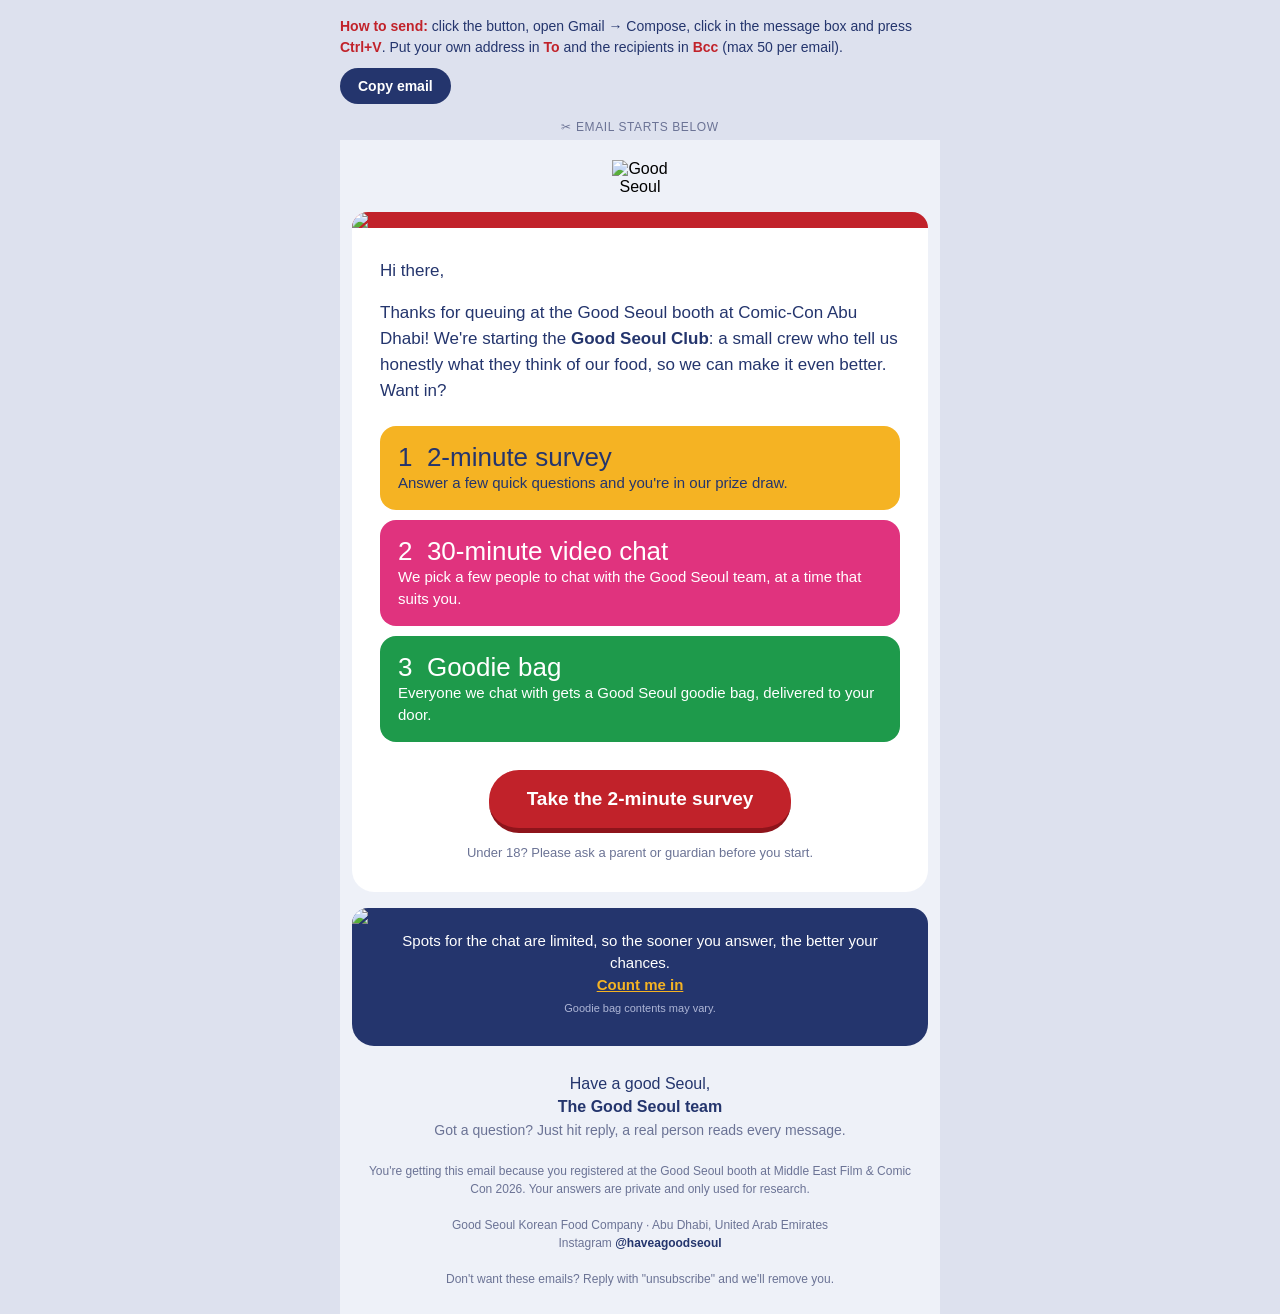
==== email.html @ 3a36ba99 "Add copy-paste version of email for manual Gmail sending Co-Authored-By: Claude Opus 5.5 (1M context" ====
<!DOCTYPE html>
<html lang="en">
<head>
<meta charset="UTF-8">
<meta name="viewport" content="width=device-width, initial-scale=1">
<meta name="robots" content="noindex, nofollow">
<title>Good Seoul email (copy for Gmail)</title>
<style>
  body { margin:0; padding:0; background:#DDE1EE; font-family:Arial, Helvetica, sans-serif; }
  .howto { max-width:600px; margin:0 auto; padding:16px; font-size:14px; line-height:21px; color:#24356D; }
  .howto b { color:#C1222A; }
  .howto button { background:#24356D; color:#fff; border:0; border-radius:20px; padding:10px 18px; font-weight:bold; cursor:pointer; font-size:14px; }
  .cut { max-width:600px; margin:0 auto 6px; padding:0 16px; font-size:12px; color:#6B7395; text-align:center; letter-spacing:.05em; }
</style>
</head>
<body>

<div class="howto">
  <b>How to send:</b> click the button, open Gmail &rarr; Compose, click in the message box and press <b>Ctrl+V</b>.
  Put your own address in <b>To</b> and the recipients in <b>Bcc</b> (max 50 per email).
  <div style="padding-top:10px;"><button type="button" id="copyBtn">Copy email</button> <span id="copied" style="padding-left:8px;"></span></div>
</div>
<div class="cut">&#9986; EMAIL STARTS BELOW</div>

<!-- ===================== EMAIL (copied into Gmail) ===================== -->
<div id="email">
<table role="presentation" width="100%" cellpadding="0" cellspacing="0" border="0" style="background:#EEF1F8; width:100%; max-width:600px; margin:0 auto;">
<tr><td align="center" style="padding:20px 12px 26px 12px;">

<table role="presentation" width="100%" cellpadding="0" cellspacing="0" border="0" style="width:100%; max-width:576px;">

  <tr>
    <td align="center" style="padding:0 0 16px 0;">
      <img src="https://mresal-max.github.io/good-seoul-club/assets/logo.png" width="56" alt="Good Seoul" style="display:block; width:56px; height:auto; border:0;">
    </td>
  </tr>

  <tr>
    <td style="background:#C1222A; border-radius:22px 22px 0 0; line-height:0; font-size:0;">
      <a href="https://mresal-max.github.io/good-seoul-club/?utm_source=email&amp;utm_medium=gmail_manual&amp;utm_campaign=gs_club_s2&amp;utm_content=hero" target="_blank"><img src="https://mresal-max.github.io/good-seoul-club/assets/hero.jpg" width="576" alt="Season 2. Starring you. You were at the Good Seoul booth at Comic-Con Abu Dhabi." style="display:block; width:100%; max-width:576px; height:auto; border:0; border-radius:22px 22px 0 0;"></a>
    </td>
  </tr>

  <tr>
    <td style="background:#FFFFFF; border-radius:0 0 22px 22px; padding:30px 28px 30px 28px; font-family:Arial, Helvetica, sans-serif; color:#24356D;">

      <p style="margin:0 0 16px 0; font-size:17px; line-height:26px;">Hi there,</p>
      <p style="margin:0 0 22px 0; font-size:17px; line-height:26px;">Thanks for queuing at the Good Seoul booth at Comic-Con Abu Dhabi! We're starting the <strong>Good Seoul Club</strong>: a small crew who tell us honestly what they think of our food, so we can make it even better. Want in?</p>

      <table role="presentation" width="100%" cellpadding="0" cellspacing="0" border="0">
        <tr><td style="background:#F5B323; border-radius:16px; padding:16px 18px; color:#24356D; font-family:Arial, Helvetica, sans-serif;">
          <span style="font-family:Impact, 'Arial Narrow', sans-serif; font-size:26px; line-height:30px;">1 &nbsp;2-minute survey</span><br>
          <span style="font-size:15px; line-height:22px;">Answer a few quick questions and you're in our prize draw.</span>
        </td></tr>
        <tr><td style="height:10px; line-height:10px; font-size:10px;">&nbsp;</td></tr>
        <tr><td style="background:#E0337E; border-radius:16px; padding:16px 18px; color:#FFFFFF; font-family:Arial, Helvetica, sans-serif;">
          <span style="font-family:Impact, 'Arial Narrow', sans-serif; font-size:26px; line-height:30px;">2 &nbsp;30-minute video chat</span><br>
          <span style="font-size:15px; line-height:22px;">We pick a few people to chat with the Good Seoul team, at a time that suits you.</span>
        </td></tr>
        <tr><td style="height:10px; line-height:10px; font-size:10px;">&nbsp;</td></tr>
        <tr><td style="background:#1E9A4B; border-radius:16px; padding:16px 18px; color:#FFFFFF; font-family:Arial, Helvetica, sans-serif;">
          <span style="font-family:Impact, 'Arial Narrow', sans-serif; font-size:26px; line-height:30px;">3 &nbsp;Goodie bag</span><br>
          <span style="font-size:15px; line-height:22px;">Everyone we chat with gets a Good Seoul goodie bag, delivered to your door.</span>
        </td></tr>
      </table>

      <table role="presentation" width="100%" cellpadding="0" cellspacing="0" border="0">
        <tr><td align="center" style="padding:28px 0 10px 0;">
          <a href="https://mresal-max.github.io/good-seoul-club/?utm_source=email&amp;utm_medium=gmail_manual&amp;utm_campaign=gs_club_s2&amp;utm_content=button" target="_blank" style="display:inline-block; background:#C1222A; color:#FFFFFF; font-family:Arial, Helvetica, sans-serif; font-size:19px; font-weight:bold; line-height:24px; padding:17px 38px; border-radius:30px; border-bottom:5px solid #8E141B; text-decoration:none;">Take the 2-minute survey</a>
        </td></tr>
        <tr><td align="center" style="font-family:Arial, Helvetica, sans-serif; font-size:13px; line-height:19px; color:#6B7395;">
          Under 18? Please ask a parent or guardian before you start.
        </td></tr>
      </table>

    </td>
  </tr>

  <tr><td style="height:16px; line-height:16px; font-size:16px;">&nbsp;</td></tr>

  <tr>
    <td style="background:#24356D; border-radius:22px 22px 0 0; line-height:0; font-size:0;">
      <a href="https://mresal-max.github.io/good-seoul-club/?utm_source=email&amp;utm_medium=gmail_manual&amp;utm_campaign=gs_club_s2&amp;utm_content=goodie_image" target="_blank"><img src="https://mresal-max.github.io/good-seoul-club/assets/goodie-bag.jpg" width="576" alt="Chat with us. Take these home: Good Seoul dumplings, fried chicken, corn dogs, topokki and rapokki." style="display:block; width:100%; max-width:576px; height:auto; border:0; border-radius:22px 22px 0 0;"></a>
    </td>
  </tr>
  <tr>
    <td align="center" style="background:#24356D; border-radius:0 0 22px 22px; padding:6px 28px 28px 28px; font-family:Arial, Helvetica, sans-serif; font-size:15px; line-height:22px; color:#FFFFFF;">
      Spots for the chat are limited, so the sooner you answer, the better your chances.<br>
      <a href="https://mresal-max.github.io/good-seoul-club/?utm_source=email&amp;utm_medium=gmail_manual&amp;utm_campaign=gs_club_s2&amp;utm_content=count_me_in" target="_blank" style="color:#F5B323; font-weight:bold; text-decoration:underline;">Count me in</a><br>
      <span style="font-size:11px; line-height:16px; color:#AEB6D6;">Goodie bag contents may vary.</span>
    </td>
  </tr>

  <tr>
    <td align="center" style="padding:26px 16px 4px 16px; font-family:Arial, Helvetica, sans-serif; font-size:16px; line-height:23px; color:#24356D;">
      Have a good Seoul,<br><strong>The Good Seoul team</strong><br>
      <span style="font-size:14px; color:#6B7395;">Got a question? Just hit reply, a real person reads every message.</span>
    </td>
  </tr>
  <tr>
    <td align="center" style="padding:16px 16px 0 16px; font-family:Arial, Helvetica, sans-serif; font-size:12px; line-height:18px; color:#6B7395;">
      You're getting this email because you registered at the Good Seoul booth at Middle East Film &amp; Comic Con 2026. Your answers are private and only used for research.<br><br>
      Good Seoul Korean Food Company &middot; Abu Dhabi, United Arab Emirates<br>
      Instagram <a href="https://instagram.com/haveagoodseoul" target="_blank" style="color:#24356D; font-weight:bold; text-decoration:none;">@haveagoodseoul</a><br><br>
      Don't want these emails? Reply with "unsubscribe" and we'll remove you.
    </td>
  </tr>

</table>
</td></tr>
</table>
</div>
<!-- ===================== END EMAIL ===================== -->

<script>
  document.getElementById("copyBtn").addEventListener("click", function () {
    var el = document.getElementById("email");
    var msg = document.getElementById("copied");
    try {
      var html = el.innerHTML;
      if (navigator.clipboard && window.ClipboardItem) {
        navigator.clipboard.write([new ClipboardItem({
          "text/html": new Blob([html], { type: "text/html" }),
          "text/plain": new Blob([el.innerText], { type: "text/plain" })
        })]).then(function () { msg.textContent = "Copied! Now paste in Gmail."; },
                  function () { fallback(); });
      } else { fallback(); }
    } catch (e) { fallback(); }
    function fallback() {
      var r = document.createRange(); r.selectNode(el);
      var s = window.getSelection(); s.removeAllRanges(); s.addRange(r);
      document.execCommand("copy"); s.removeAllRanges();
      msg.textContent = "Copied! Now paste in Gmail.";
    }
  });
</script>
</body>
</html>
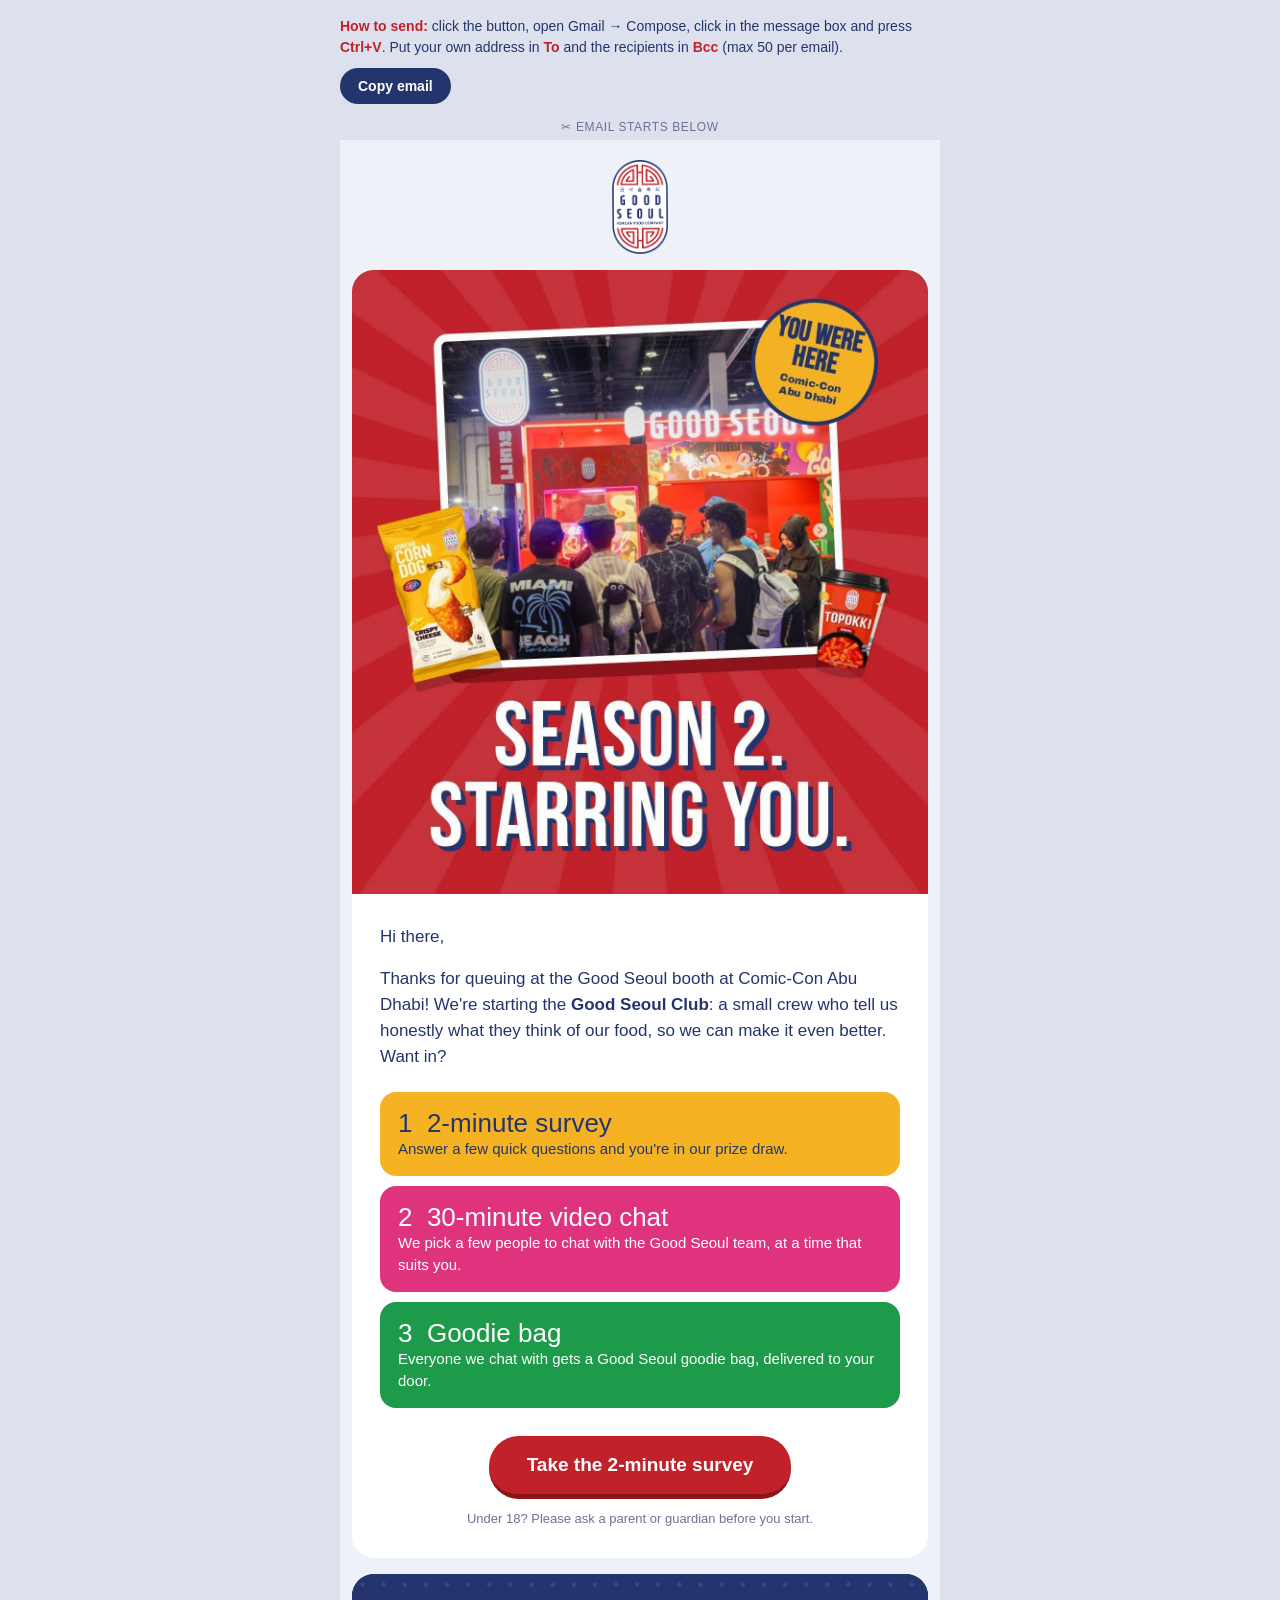
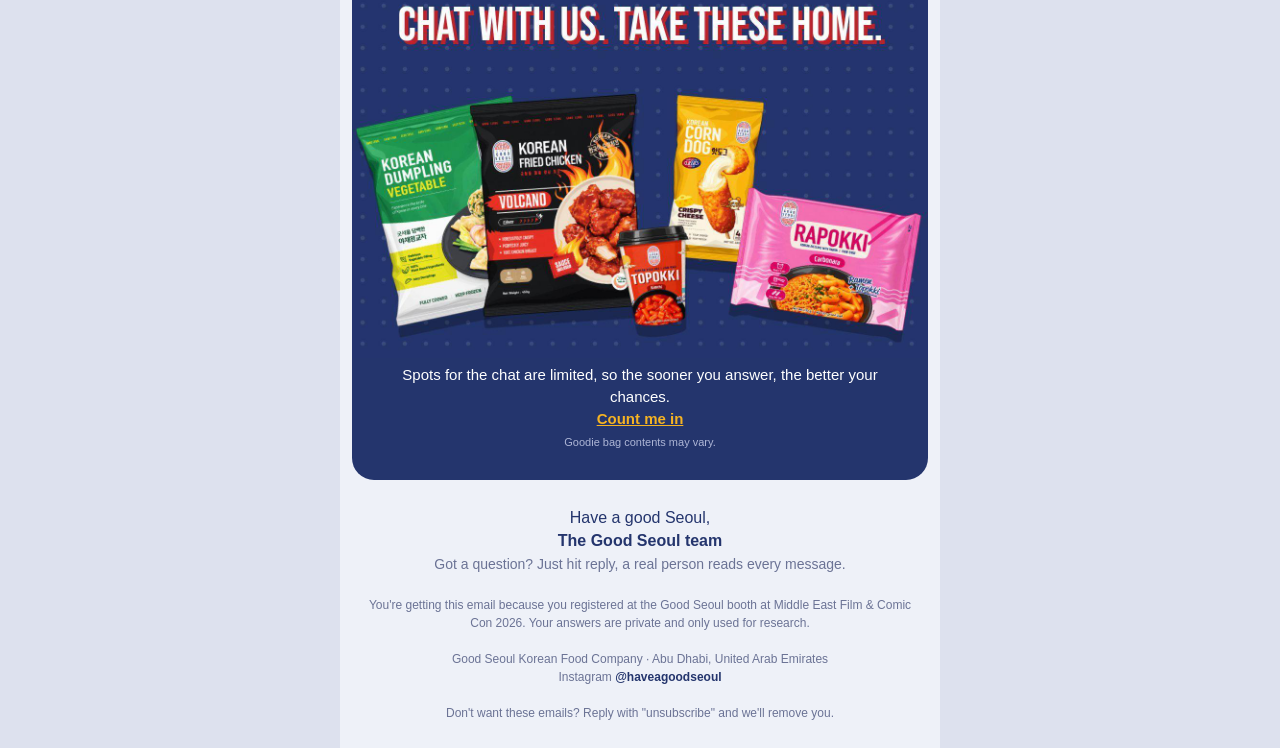
==== commit e33b8976: "Move to goodseoul.github.io Co-Authored-By: Claude Opus 5.5 (1M context) <noreply@anthropic.com>" ====
--- a/email.html
+++ b/email.html
@@ -31,13 +31,13 @@
 
   <tr>
     <td align="center" style="padding:0 0 16px 0;">
-      <img src="https://mresal-max.github.io/good-seoul-club/assets/logo.png" width="56" alt="Good Seoul" style="display:block; width:56px; height:auto; border:0;">
+      <img src="https://goodseoul.github.io/assets/logo.png" width="56" alt="Good Seoul" style="display:block; width:56px; height:auto; border:0;">
     </td>
   </tr>
 
   <tr>
     <td style="background:#C1222A; border-radius:22px 22px 0 0; line-height:0; font-size:0;">
-      <a href="https://mresal-max.github.io/good-seoul-club/?utm_source=email&amp;utm_medium=gmail_manual&amp;utm_campaign=gs_club_s2&amp;utm_content=hero" target="_blank"><img src="https://mresal-max.github.io/good-seoul-club/assets/hero.jpg" width="576" alt="Season 2. Starring you. You were at the Good Seoul booth at Comic-Con Abu Dhabi." style="display:block; width:100%; max-width:576px; height:auto; border:0; border-radius:22px 22px 0 0;"></a>
+      <a href="https://goodseoul.github.io/?utm_source=email&amp;utm_medium=gmail_manual&amp;utm_campaign=gs_club_s2&amp;utm_content=hero" target="_blank"><img src="https://goodseoul.github.io/assets/hero.jpg" width="576" alt="Season 2. Starring you. You were at the Good Seoul booth at Comic-Con Abu Dhabi." style="display:block; width:100%; max-width:576px; height:auto; border:0; border-radius:22px 22px 0 0;"></a>
     </td>
   </tr>
 
@@ -66,7 +66,7 @@
 
       <table role="presentation" width="100%" cellpadding="0" cellspacing="0" border="0">
         <tr><td align="center" style="padding:28px 0 10px 0;">
-          <a href="https://mresal-max.github.io/good-seoul-club/?utm_source=email&amp;utm_medium=gmail_manual&amp;utm_campaign=gs_club_s2&amp;utm_content=button" target="_blank" style="display:inline-block; background:#C1222A; color:#FFFFFF; font-family:Arial, Helvetica, sans-serif; font-size:19px; font-weight:bold; line-height:24px; padding:17px 38px; border-radius:30px; border-bottom:5px solid #8E141B; text-decoration:none;">Take the 2-minute survey</a>
+          <a href="https://goodseoul.github.io/?utm_source=email&amp;utm_medium=gmail_manual&amp;utm_campaign=gs_club_s2&amp;utm_content=button" target="_blank" style="display:inline-block; background:#C1222A; color:#FFFFFF; font-family:Arial, Helvetica, sans-serif; font-size:19px; font-weight:bold; line-height:24px; padding:17px 38px; border-radius:30px; border-bottom:5px solid #8E141B; text-decoration:none;">Take the 2-minute survey</a>
         </td></tr>
         <tr><td align="center" style="font-family:Arial, Helvetica, sans-serif; font-size:13px; line-height:19px; color:#6B7395;">
           Under 18? Please ask a parent or guardian before you start.
@@ -80,13 +80,13 @@
 
   <tr>
     <td style="background:#24356D; border-radius:22px 22px 0 0; line-height:0; font-size:0;">
-      <a href="https://mresal-max.github.io/good-seoul-club/?utm_source=email&amp;utm_medium=gmail_manual&amp;utm_campaign=gs_club_s2&amp;utm_content=goodie_image" target="_blank"><img src="https://mresal-max.github.io/good-seoul-club/assets/goodie-bag.jpg" width="576" alt="Chat with us. Take these home: Good Seoul dumplings, fried chicken, corn dogs, topokki and rapokki." style="display:block; width:100%; max-width:576px; height:auto; border:0; border-radius:22px 22px 0 0;"></a>
+      <a href="https://goodseoul.github.io/?utm_source=email&amp;utm_medium=gmail_manual&amp;utm_campaign=gs_club_s2&amp;utm_content=goodie_image" target="_blank"><img src="https://goodseoul.github.io/assets/goodie-bag.jpg" width="576" alt="Chat with us. Take these home: Good Seoul dumplings, fried chicken, corn dogs, topokki and rapokki." style="display:block; width:100%; max-width:576px; height:auto; border:0; border-radius:22px 22px 0 0;"></a>
     </td>
   </tr>
   <tr>
     <td align="center" style="background:#24356D; border-radius:0 0 22px 22px; padding:6px 28px 28px 28px; font-family:Arial, Helvetica, sans-serif; font-size:15px; line-height:22px; color:#FFFFFF;">
       Spots for the chat are limited, so the sooner you answer, the better your chances.<br>
-      <a href="https://mresal-max.github.io/good-seoul-club/?utm_source=email&amp;utm_medium=gmail_manual&amp;utm_campaign=gs_club_s2&amp;utm_content=count_me_in" target="_blank" style="color:#F5B323; font-weight:bold; text-decoration:underline;">Count me in</a><br>
+      <a href="https://goodseoul.github.io/?utm_source=email&amp;utm_medium=gmail_manual&amp;utm_campaign=gs_club_s2&amp;utm_content=count_me_in" target="_blank" style="color:#F5B323; font-weight:bold; text-decoration:underline;">Count me in</a><br>
       <span style="font-size:11px; line-height:16px; color:#AEB6D6;">Goodie bag contents may vary.</span>
     </td>
   </tr>
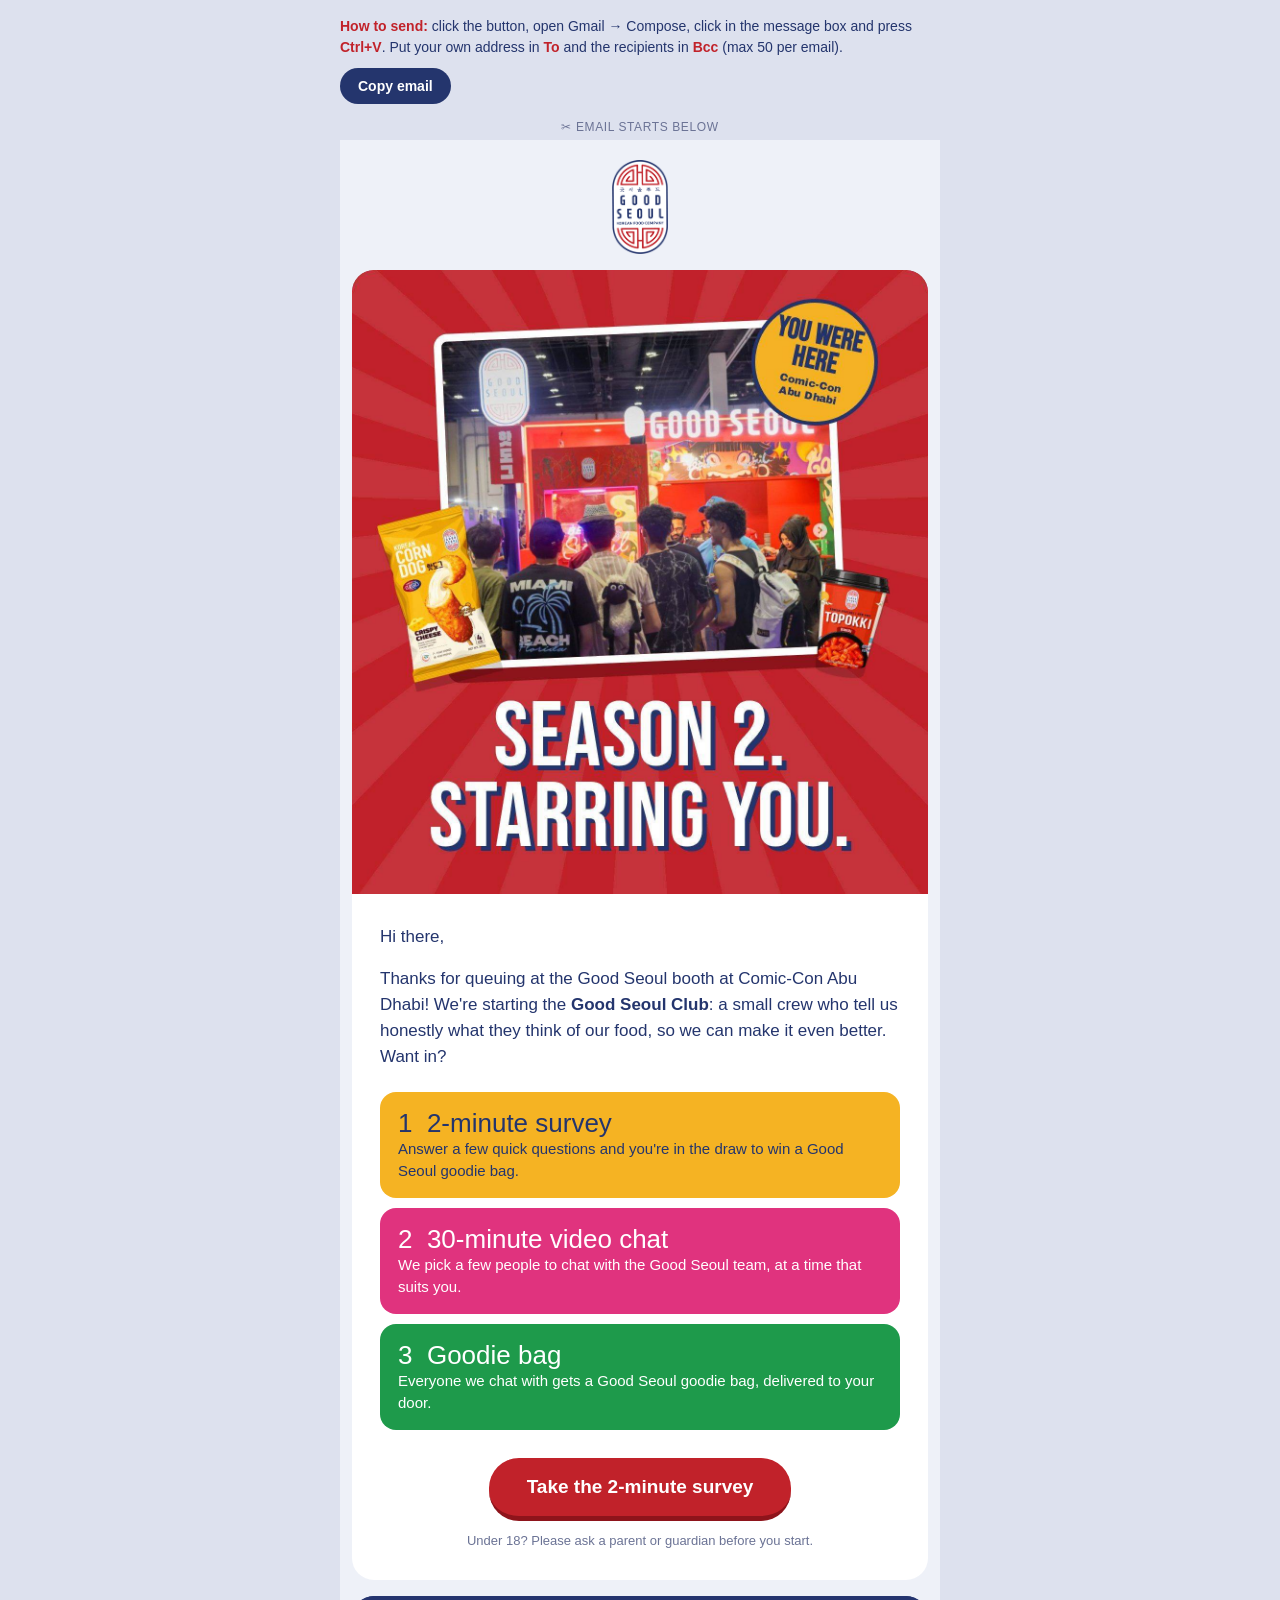
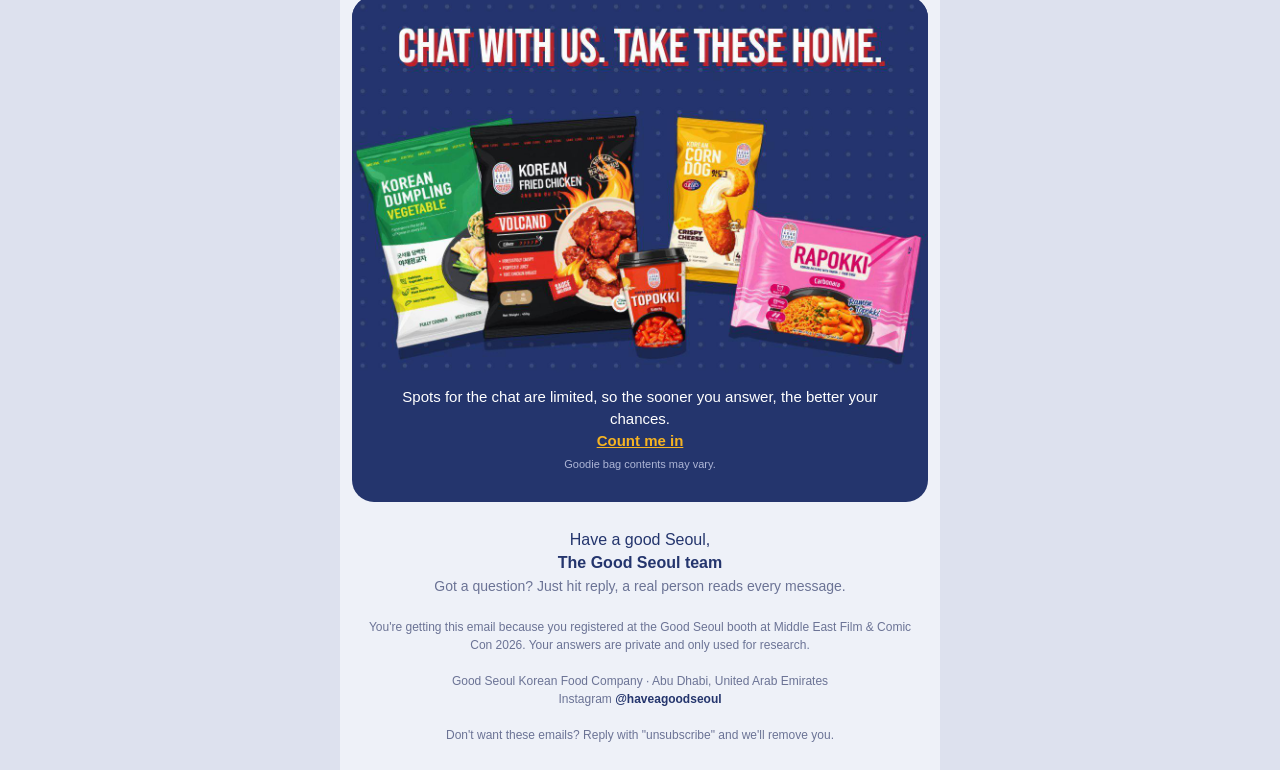
==== commit ac107dab: "Add goodie bag as the prize Co-Authored-By: Claude Opus 5.5 (1M context) <noreply@anthropic.com>" ====
--- a/email.html
+++ b/email.html
@@ -50,7 +50,7 @@
       <table role="presentation" width="100%" cellpadding="0" cellspacing="0" border="0">
         <tr><td style="background:#F5B323; border-radius:16px; padding:16px 18px; color:#24356D; font-family:Arial, Helvetica, sans-serif;">
           <span style="font-family:Impact, 'Arial Narrow', sans-serif; font-size:26px; line-height:30px;">1 &nbsp;2-minute survey</span><br>
-          <span style="font-size:15px; line-height:22px;">Answer a few quick questions and you're in our prize draw.</span>
+          <span style="font-size:15px; line-height:22px;">Answer a few quick questions and you're in the draw to win a Good Seoul goodie bag.</span>
         </td></tr>
         <tr><td style="height:10px; line-height:10px; font-size:10px;">&nbsp;</td></tr>
         <tr><td style="background:#E0337E; border-radius:16px; padding:16px 18px; color:#FFFFFF; font-family:Arial, Helvetica, sans-serif;">
